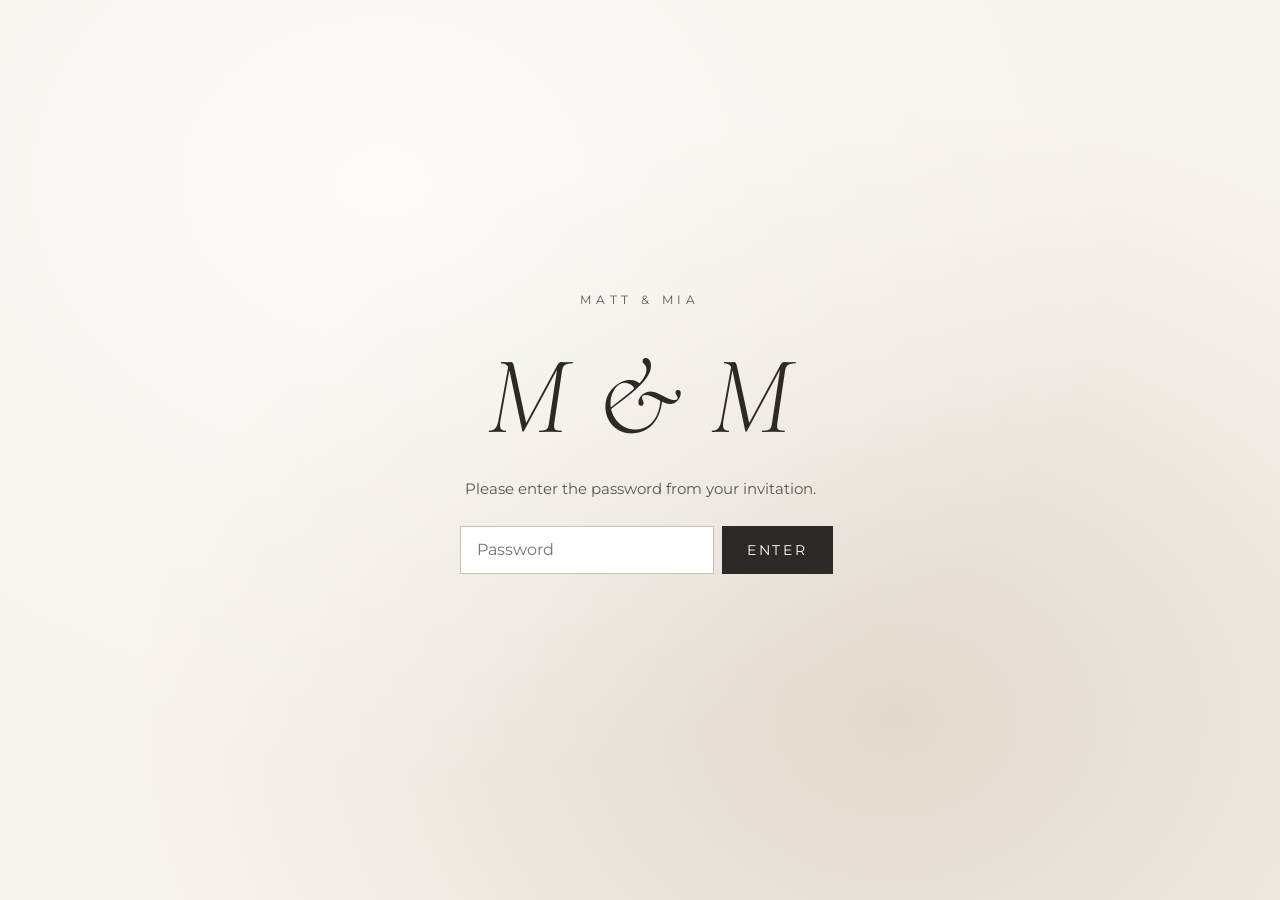
==== index.html @ 279e13a0 "Add password-gated wedding site for Matt & Mia Two content pages behind a SHA-256 gate: "wedding" un" ====
<!DOCTYPE html>
<html lang="en">
<head>
    <meta charset="UTF-8" />
    <meta name="viewport" content="width=device-width, initial-scale=1.0" />
    <meta name="robots" content="noindex, nofollow" />
    <title>Matt &amp; Mia</title>
    <link rel="preconnect" href="https://fonts.googleapis.com" />
    <link rel="preconnect" href="https://fonts.gstatic.com" crossorigin />
    <link href="https://fonts.googleapis.com/css2?family=Cormorant+Garamond:ital,wght@0,300;0,400;0,500;0,600;1,400&family=Montserrat:wght@300;400;500;600&display=swap" rel="stylesheet" />
    <link rel="stylesheet" href="styles.css" />
</head>
<body class="body--gate">

    <section class="gate" aria-label="Password gate">
        <div class="gate__inner">
            <p class="gate__eyebrow">Matt &amp; Mia</p>
            <h1 class="gate__monogram">M &amp; M</h1>
            <p class="gate__hint">Please enter the password from your invitation.</p>
            <form id="gate-form" class="gate__form" autocomplete="off">
                <label class="visually-hidden" for="gate-input">Password</label>
                <input
                    id="gate-input"
                    name="password"
                    type="password"
                    placeholder="Password"
                    autocapitalize="off"
                    autocorrect="off"
                    spellcheck="false"
                    required
                />
                <button type="submit">Enter</button>
            </form>
            <p id="gate-error" class="gate__error" role="alert" aria-live="polite"></p>
        </div>
    </section>

    <script src="gate.js"></script>
</body>
</html>
---- styles.css ----
:root {
    --bg:        #f7f3ee;
    --bg-alt:    #ede5d8;
    --ink:       #2c2a26;
    --ink-soft:  #5a544c;
    --accent:    #8a6a4a;
    --rule:      #cdbfae;
    --serif:     "Cormorant Garamond", "Times New Roman", serif;
    --sans:      "Montserrat", system-ui, -apple-system, sans-serif;
}

* { box-sizing: border-box; }

html, body { margin: 0; padding: 0; }

body {
    font-family: var(--sans);
    background: var(--bg);
    color: var(--ink);
    font-size: 16px;
    line-height: 1.6;
    -webkit-font-smoothing: antialiased;
}

a { color: var(--accent); text-decoration: none; }
a:hover { text-decoration: underline; }

h1, h2, h3 { font-family: var(--serif); font-weight: 400; letter-spacing: 0.01em; }

.visually-hidden {
    position: absolute !important;
    width: 1px; height: 1px;
    padding: 0; margin: -1px;
    overflow: hidden; clip: rect(0,0,0,0);
    white-space: nowrap; border: 0;
}

/* ───── Gate ───── */

.body--gate {
    min-height: 100vh;
    display: flex;
}

.gate {
    flex: 1;
    display: flex;
    align-items: center;
    justify-content: center;
    padding: 2rem;
    background:
        radial-gradient(ellipse at 30% 20%, rgba(255,255,255,0.6), transparent 60%),
        radial-gradient(ellipse at 70% 80%, rgba(205,191,174,0.5), transparent 60%),
        var(--bg);
}

.gate__inner {
    width: 100%;
    max-width: 420px;
    text-align: center;
}

.gate__eyebrow {
    font-family: var(--sans);
    text-transform: uppercase;
    letter-spacing: 0.4em;
    font-size: 0.75rem;
    color: var(--ink-soft);
    margin: 0 0 2rem;
}

.gate__monogram {
    font-family: var(--serif);
    font-style: italic;
    font-weight: 300;
    font-size: clamp(4rem, 12vw, 7rem);
    margin: 0 0 1.5rem;
    line-height: 1;
}

.gate__hint {
    color: var(--ink-soft);
    margin: 0 0 1.5rem;
    font-size: 0.95rem;
}

.gate__form {
    display: flex;
    gap: 0.5rem;
    margin: 0 auto;
    max-width: 360px;
}

.gate__form input {
    flex: 1;
    padding: 0.85rem 1rem;
    border: 1px solid var(--rule);
    background: #fff;
    font-family: var(--sans);
    font-size: 1rem;
    color: var(--ink);
    border-radius: 0;
    outline: none;
    transition: border-color 0.15s;
}
.gate__form input:focus {
    border-color: var(--accent);
}

.gate__form button {
    padding: 0.85rem 1.5rem;
    border: 1px solid var(--ink);
    background: var(--ink);
    color: #fff;
    font-family: var(--sans);
    font-size: 0.85rem;
    text-transform: uppercase;
    letter-spacing: 0.2em;
    cursor: pointer;
    transition: background 0.15s, color 0.15s;
}
.gate__form button:hover {
    background: transparent;
    color: var(--ink);
}

.gate__error {
    min-height: 1.4em;
    margin: 1rem 0 0;
    font-size: 0.9rem;
    color: #a34;
}

/* ───── Hero ───── */

.hero {
    min-height: 88vh;
    display: flex;
    align-items: center;
    justify-content: center;
    text-align: center;
    padding: 4rem 1.5rem;
    background:
        radial-gradient(ellipse at 30% 20%, rgba(255,255,255,0.6), transparent 60%),
        radial-gradient(ellipse at 70% 80%, rgba(205,191,174,0.5), transparent 60%),
        var(--bg);
    border-bottom: 1px solid var(--rule);
}

.hero__inner { max-width: 900px; }

.hero__date {
    font-family: var(--sans);
    text-transform: uppercase;
    letter-spacing: 0.4em;
    font-size: 0.75rem;
    color: var(--ink-soft);
    margin: 0 0 2rem;
}

.hero__title {
    font-family: var(--serif);
    font-weight: 300;
    font-size: clamp(3.5rem, 14vw, 9rem);
    line-height: 1;
    margin: 0;
    display: flex;
    flex-direction: column;
    gap: 0.1em;
}

.hero__title .hero__amp {
    font-style: italic;
    color: var(--accent);
    font-size: 0.7em;
}

.hero__location {
    font-family: var(--serif);
    font-style: italic;
    font-size: clamp(1.1rem, 2.4vw, 1.4rem);
    color: var(--ink-soft);
    margin: 1.5rem 0 3rem;
}

/* ───── Countdown ───── */

.countdown {
    display: flex;
    justify-content: center;
    gap: clamp(1rem, 4vw, 2.5rem);
    flex-wrap: wrap;
}

.countdown > div {
    display: flex;
    flex-direction: column;
    align-items: center;
    min-width: 64px;
}

.countdown strong {
    font-family: var(--serif);
    font-size: clamp(2rem, 5vw, 3rem);
    font-weight: 400;
    line-height: 1;
}

.countdown span {
    text-transform: uppercase;
    letter-spacing: 0.3em;
    font-size: 0.65rem;
    color: var(--ink-soft);
    margin-top: 0.5rem;
}

/* ───── Nav ───── */

.nav {
    position: sticky;
    top: 0;
    z-index: 10;
    display: flex;
    justify-content: center;
    flex-wrap: wrap;
    gap: 2rem;
    padding: 1rem 1.5rem;
    background: rgba(247,243,238,0.92);
    backdrop-filter: blur(6px);
    border-bottom: 1px solid var(--rule);
    font-size: 0.8rem;
    text-transform: uppercase;
    letter-spacing: 0.2em;
}

.nav a {
    color: var(--ink);
    padding: 0.25rem 0;
}
.nav a:hover {
    color: var(--accent);
    text-decoration: none;
    border-bottom: 1px solid var(--accent);
}

.nav__signout {
    margin-left: auto;
    color: var(--ink-soft) !important;
    font-size: 0.7rem;
}

/* ───── Sections ───── */

.section {
    padding: 5rem 1.5rem;
    max-width: 1000px;
    margin: 0 auto;
}

.section--alt {
    background: var(--bg-alt);
    max-width: none;
    margin: 0;
}

.section--alt > * {
    max-width: 1000px;
    margin-left: auto;
    margin-right: auto;
}

.section h2 {
    font-size: clamp(2rem, 5vw, 3rem);
    text-align: center;
    margin: 0 0 3rem;
    position: relative;
    font-weight: 300;
}

.section h2::after {
    content: "";
    display: block;
    width: 40px;
    height: 1px;
    background: var(--accent);
    margin: 1rem auto 0;
}

/* ───── Story ───── */

.story {
    max-width: 640px;
    margin: 0 auto;
    text-align: center;
    font-family: var(--serif);
    font-size: 1.25rem;
    color: var(--ink-soft);
    line-height: 1.7;
}

.story p + p { margin-top: 1.5rem; }

/* ───── Details ───── */

.details {
    display: grid;
    grid-template-columns: repeat(auto-fit, minmax(220px, 1fr));
    gap: 2.5rem;
    text-align: center;
}

.details article {
    padding: 2rem 1rem;
}

.details h3 {
    font-size: 1.5rem;
    margin: 0 0 1rem;
    font-weight: 500;
}

.details__time {
    font-family: var(--serif);
    font-style: italic;
    color: var(--accent);
    font-size: 1.15rem;
    margin: 0 0 1rem;
}

.details p { margin: 0.25rem 0; }

/* ───── Schedule ───── */

.schedule {
    list-style: none;
    padding: 0;
    margin: 0 auto;
    max-width: 600px;
}

.schedule li {
    display: flex;
    gap: 1.5rem;
    padding: 1rem 0;
    border-bottom: 1px solid var(--rule);
    align-items: baseline;
}

.schedule li:last-child { border-bottom: 0; }

.schedule__time {
    font-family: var(--serif);
    font-style: italic;
    color: var(--accent);
    flex: 0 0 6rem;
    font-size: 1.1rem;
}

.schedule__event {
    flex: 1;
    font-size: 1rem;
}

/* ───── Travel ───── */

.travel {
    display: grid;
    grid-template-columns: repeat(auto-fit, minmax(240px, 1fr));
    gap: 2.5rem;
}

.travel article {
    padding: 1.5rem;
    background: rgba(255,255,255,0.5);
    border: 1px solid var(--rule);
}

.travel h3 {
    font-size: 1.3rem;
    margin: 0 0 1rem;
    font-weight: 500;
}

.travel p { margin: 0.5rem 0; color: var(--ink-soft); }

/* ───── RSVP ───── */

#rsvp { text-align: center; max-width: 640px; }
.rsvp__lead { font-family: var(--serif); font-size: 1.4rem; color: var(--ink-soft); }
.rsvp__note { font-style: italic; color: var(--ink-soft); margin-top: 2rem; font-size: 0.95rem; }

/* ───── FAQ ───── */

.faq { max-width: 700px; margin: 0 auto; }
.faq dt {
    font-family: var(--serif);
    font-size: 1.25rem;
    color: var(--ink);
    margin-top: 2rem;
    font-weight: 500;
}
.faq dt:first-child { margin-top: 0; }
.faq dd {
    margin: 0.5rem 0 0;
    color: var(--ink-soft);
}

/* ───── Footer ───── */

.footer {
    text-align: center;
    padding: 4rem 1.5rem;
    border-top: 1px solid var(--rule);
    font-family: var(--serif);
    font-style: italic;
    color: var(--ink-soft);
    font-size: 1.1rem;
}
.footer a { font-size: 0.75rem; font-style: normal; text-transform: uppercase; letter-spacing: 0.2em; }

/* ───── Responsive ───── */

@media (max-width: 600px) {
    .gate__form { flex-direction: column; }
    .nav { gap: 1rem; font-size: 0.7rem; letter-spacing: 0.15em; }
    .nav__signout { margin-left: 0; }
    .section { padding: 3.5rem 1.25rem; }
    .schedule__time { flex: 0 0 5rem; }
}
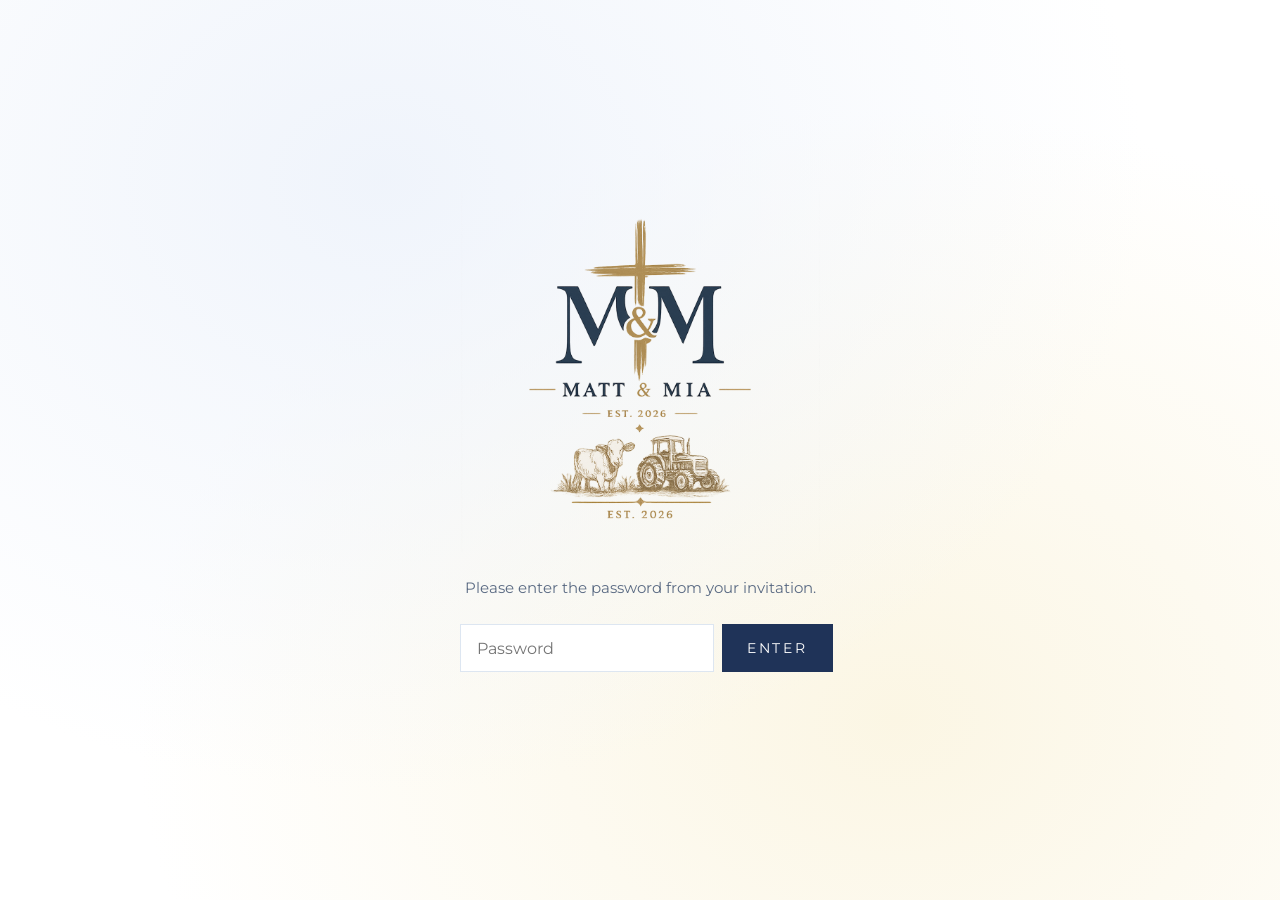
==== commit 500c6f6e: "Wire in real content, branding assets and RSVP form - Replace placeholder date/venues/story with rea" ====
--- a/index.html
+++ b/index.html
@@ -5,6 +5,8 @@
     <meta name="viewport" content="width=device-width, initial-scale=1.0" />
     <meta name="robots" content="noindex, nofollow" />
     <title>Matt &amp; Mia</title>
+    <link rel="icon" href="/favicon.ico" sizes="any" />
+    <link rel="apple-touch-icon" href="/apple-touch-icon.png" />
     <link rel="preconnect" href="https://fonts.googleapis.com" />
     <link rel="preconnect" href="https://fonts.gstatic.com" crossorigin />
     <link href="https://fonts.googleapis.com/css2?family=Cormorant+Garamond:ital,wght@0,300;0,400;0,500;0,600;1,400&family=Montserrat:wght@300;400;500;600&display=swap" rel="stylesheet" />
@@ -14,8 +16,7 @@
 
     <section class="gate" aria-label="Password gate">
         <div class="gate__inner">
-            <p class="gate__eyebrow">Matt &amp; Mia</p>
-            <h1 class="gate__monogram">M &amp; M</h1>
+            <img class="gate__logo" src="logo.png" alt="Matt &amp; Mia" />
             <p class="gate__hint">Please enter the password from your invitation.</p>
             <form id="gate-form" class="gate__form" autocomplete="off">
                 <label class="visually-hidden" for="gate-input">Password</label>
--- a/styles.css
+++ b/styles.css
@@ -1,12 +1,14 @@
 :root {
-    --bg:        #f7f3ee;
-    --bg-alt:    #ede5d8;
-    --ink:       #2c2a26;
-    --ink-soft:  #5a544c;
-    --accent:    #8a6a4a;
-    --rule:      #cdbfae;
-    --serif:     "Cormorant Garamond", "Times New Roman", serif;
-    --sans:      "Montserrat", system-ui, -apple-system, sans-serif;
+    --bg:          #ffffff;
+    --bg-alt:      #eef3fb;     /* pale blue */
+    --bg-warm:     #fbf5e1;     /* pale yellow */
+    --ink:         #1f3358;     /* deep navy (matches logo) */
+    --ink-soft:    #5a6a83;
+    --accent:      #c9a85a;     /* gold (matches logo) */
+    --accent-soft: #f0e3b0;     /* pastel yellow */
+    --rule:        #dde6f1;     /* pale blue line */
+    --serif:       "Cormorant Garamond", "Times New Roman", serif;
+    --sans:        "Montserrat", system-ui, -apple-system, sans-serif;
 }
 
 * { box-sizing: border-box; }
@@ -20,12 +22,17 @@
     font-size: 16px;
     line-height: 1.6;
     -webkit-font-smoothing: antialiased;
+    cursor: url('cursor.png') 0 0, auto;
+}
+
+a, button, [role="button"], label, input[type="submit"] {
+    cursor: url('cursor.png') 0 0, pointer;
 }
 
 a { color: var(--accent); text-decoration: none; }
 a:hover { text-decoration: underline; }
 
-h1, h2, h3 { font-family: var(--serif); font-weight: 400; letter-spacing: 0.01em; }
+h1, h2, h3 { font-family: var(--serif); font-weight: 400; letter-spacing: 0.01em; color: var(--ink); }
 
 .visually-hidden {
     position: absolute !important;
@@ -49,14 +56,14 @@
     justify-content: center;
     padding: 2rem;
     background:
-        radial-gradient(ellipse at 30% 20%, rgba(255,255,255,0.6), transparent 60%),
-        radial-gradient(ellipse at 70% 80%, rgba(205,191,174,0.5), transparent 60%),
+        radial-gradient(ellipse at 30% 20%, rgba(238, 243, 251, 0.9), transparent 60%),
+        radial-gradient(ellipse at 70% 80%, rgba(251, 245, 225, 0.9), transparent 60%),
         var(--bg);
 }
 
 .gate__inner {
     width: 100%;
-    max-width: 420px;
+    max-width: 460px;
     text-align: center;
 }
 
@@ -76,6 +83,14 @@
     font-size: clamp(4rem, 12vw, 7rem);
     margin: 0 0 1.5rem;
     line-height: 1;
+    color: var(--ink);
+}
+
+.gate__logo {
+    display: block;
+    margin: 0 auto 1.5rem;
+    width: clamp(220px, 60vw, 360px);
+    height: auto;
 }
 
 .gate__hint {
@@ -141,8 +156,8 @@
     text-align: center;
     padding: 4rem 1.5rem;
     background:
-        radial-gradient(ellipse at 30% 20%, rgba(255,255,255,0.6), transparent 60%),
-        radial-gradient(ellipse at 70% 80%, rgba(205,191,174,0.5), transparent 60%),
+        radial-gradient(ellipse at 30% 20%, rgba(238, 243, 251, 0.9), transparent 60%),
+        radial-gradient(ellipse at 70% 80%, rgba(251, 245, 225, 0.9), transparent 60%),
         var(--bg);
     border-bottom: 1px solid var(--rule);
 }
@@ -156,6 +171,13 @@
     font-size: 0.75rem;
     color: var(--ink-soft);
     margin: 0 0 2rem;
+}
+
+.hero__logo {
+    display: block;
+    margin: 0 auto;
+    width: clamp(280px, 70vw, 560px);
+    height: auto;
 }
 
 .hero__title {
@@ -167,6 +189,7 @@
     display: flex;
     flex-direction: column;
     gap: 0.1em;
+    color: var(--ink);
 }
 
 .hero__title .hero__amp {
@@ -204,6 +227,7 @@
     font-size: clamp(2rem, 5vw, 3rem);
     font-weight: 400;
     line-height: 1;
+    color: var(--ink);
 }
 
 .countdown span {
@@ -225,7 +249,7 @@
     flex-wrap: wrap;
     gap: 2rem;
     padding: 1rem 1.5rem;
-    background: rgba(247,243,238,0.92);
+    background: rgba(255, 255, 255, 0.92);
     backdrop-filter: blur(6px);
     border-bottom: 1px solid var(--rule);
     font-size: 0.8rem;
@@ -275,6 +299,8 @@
     margin: 0 0 3rem;
     position: relative;
     font-weight: 300;
+    display: block;
+    width: 100%;
 }
 
 .section h2::after {
@@ -300,6 +326,31 @@
 
 .story p + p { margin-top: 1.5rem; }
 
+.story-carousel {
+    max-width: 460px;
+    margin: 0 auto 3rem;
+}
+.story-carousel__frame {
+    position: relative;
+    aspect-ratio: 4 / 5;
+    -webkit-mask-image: radial-gradient(ellipse at center, #000 55%, rgba(0,0,0,0) 95%);
+    mask-image: radial-gradient(ellipse at center, #000 55%, rgba(0,0,0,0) 95%);
+}
+.story-carousel__img {
+    position: absolute;
+    inset: 0;
+    width: 100%;
+    height: 100%;
+    object-fit: cover;
+    opacity: 0;
+    transition: opacity 1.4s ease-in-out;
+}
+.story-carousel__img.is-active { opacity: 1; }
+
+@media (prefers-reduced-motion: reduce) {
+    .story-carousel__img { transition: none; }
+}
+
 /* ───── Details ───── */
 
 .details {
@@ -371,8 +422,9 @@
 
 .travel article {
     padding: 1.5rem;
-    background: rgba(255,255,255,0.5);
+    background: var(--bg-warm);
     border: 1px solid var(--rule);
+    border-radius: 4px;
 }
 
 .travel h3 {
@@ -389,6 +441,115 @@
 .rsvp__lead { font-family: var(--serif); font-size: 1.4rem; color: var(--ink-soft); }
 .rsvp__note { font-style: italic; color: var(--ink-soft); margin-top: 2rem; font-size: 0.95rem; }
 
+.rsvp-form {
+    max-width: 560px;
+    margin: 2.5rem auto 0;
+    text-align: left;
+    display: grid;
+    gap: 1.25rem;
+}
+
+.rsvp-form .field { display: grid; gap: 0.4rem; }
+
+.rsvp-form > .field > label,
+.rsvp-form .group-label {
+    font-family: var(--sans);
+    font-size: 0.75rem;
+    text-transform: uppercase;
+    letter-spacing: 0.22em;
+    color: var(--ink-soft);
+}
+
+.rsvp-form input[type="text"],
+.rsvp-form input[type="email"],
+.rsvp-form input[type="number"],
+.rsvp-form textarea,
+.rsvp-form select {
+    width: 100%;
+    padding: 0.75rem 0.9rem;
+    border: 1px solid var(--rule);
+    background: #fff;
+    font-family: var(--sans);
+    font-size: 1rem;
+    color: var(--ink);
+    border-radius: 4px;
+    outline: none;
+    transition: border-color 0.15s;
+}
+.rsvp-form input:focus,
+.rsvp-form textarea:focus,
+.rsvp-form select:focus { border-color: var(--accent); }
+
+.rsvp-form textarea { min-height: 96px; resize: vertical; }
+
+.rsvp-form .radio-group {
+    display: flex; gap: 1.5rem; flex-wrap: wrap;
+    padding-top: 0.25rem;
+}
+.rsvp-form .radio-group label {
+    display: inline-flex; align-items: center; gap: 0.5rem;
+    text-transform: none; letter-spacing: 0; font-size: 1rem; color: var(--ink);
+}
+
+.rsvp-form .row {
+    display: grid; grid-template-columns: 1fr 1fr; gap: 1.25rem;
+}
+@media (max-width: 600px) {
+    .rsvp-form .row { grid-template-columns: 1fr; }
+}
+
+.rsvp-form button {
+    justify-self: center;
+    margin-top: 0.5rem;
+    padding: 0.85rem 2.25rem;
+    border: 1px solid var(--ink);
+    background: var(--ink);
+    color: #fff;
+    font-family: var(--sans);
+    font-size: 0.85rem;
+    text-transform: uppercase;
+    letter-spacing: 0.22em;
+    cursor: url('cursor.png') 0 0, pointer;
+    transition: background 0.15s, color 0.15s;
+}
+.rsvp-form button:hover {
+    background: transparent;
+    color: var(--ink);
+}
+
+/* ───── Gift list ───── */
+
+#gift-list { text-align: center; }
+.gift-card {
+    margin: 2rem auto 0;
+    max-width: 560px;
+    padding: 2.5rem 2rem;
+    background: var(--bg-warm);
+    border: 1px solid var(--rule);
+    border-radius: 6px;
+}
+.gift-card h3 {
+    margin: 0 0 0.75rem;
+    font-family: var(--serif);
+    font-size: 1.5rem;
+    font-weight: 500;
+}
+.gift-card p { color: var(--ink-soft); margin: 0.5rem 0 1.75rem; }
+.gift-card .gift-button {
+    display: inline-block;
+    padding: 0.75rem 1.75rem;
+    border: 1px solid var(--ink);
+    background: transparent;
+    color: var(--ink);
+    text-transform: uppercase;
+    letter-spacing: 0.22em;
+    font-size: 0.8rem;
+    transition: background 0.15s, color 0.15s;
+}
+.gift-card .gift-button:hover {
+    background: var(--ink); color: #fff; text-decoration: none;
+}
+
 /* ───── FAQ ───── */
 
 .faq { max-width: 700px; margin: 0 auto; }
@@ -415,8 +576,9 @@
     font-style: italic;
     color: var(--ink-soft);
     font-size: 1.1rem;
-}
-.footer a { font-size: 0.75rem; font-style: normal; text-transform: uppercase; letter-spacing: 0.2em; }
+    background: var(--bg);
+}
+.footer a { font-size: 0.75rem; font-style: normal; text-transform: uppercase; letter-spacing: 0.2em; color: var(--accent); }
 
 /* ───── Responsive ───── */
 
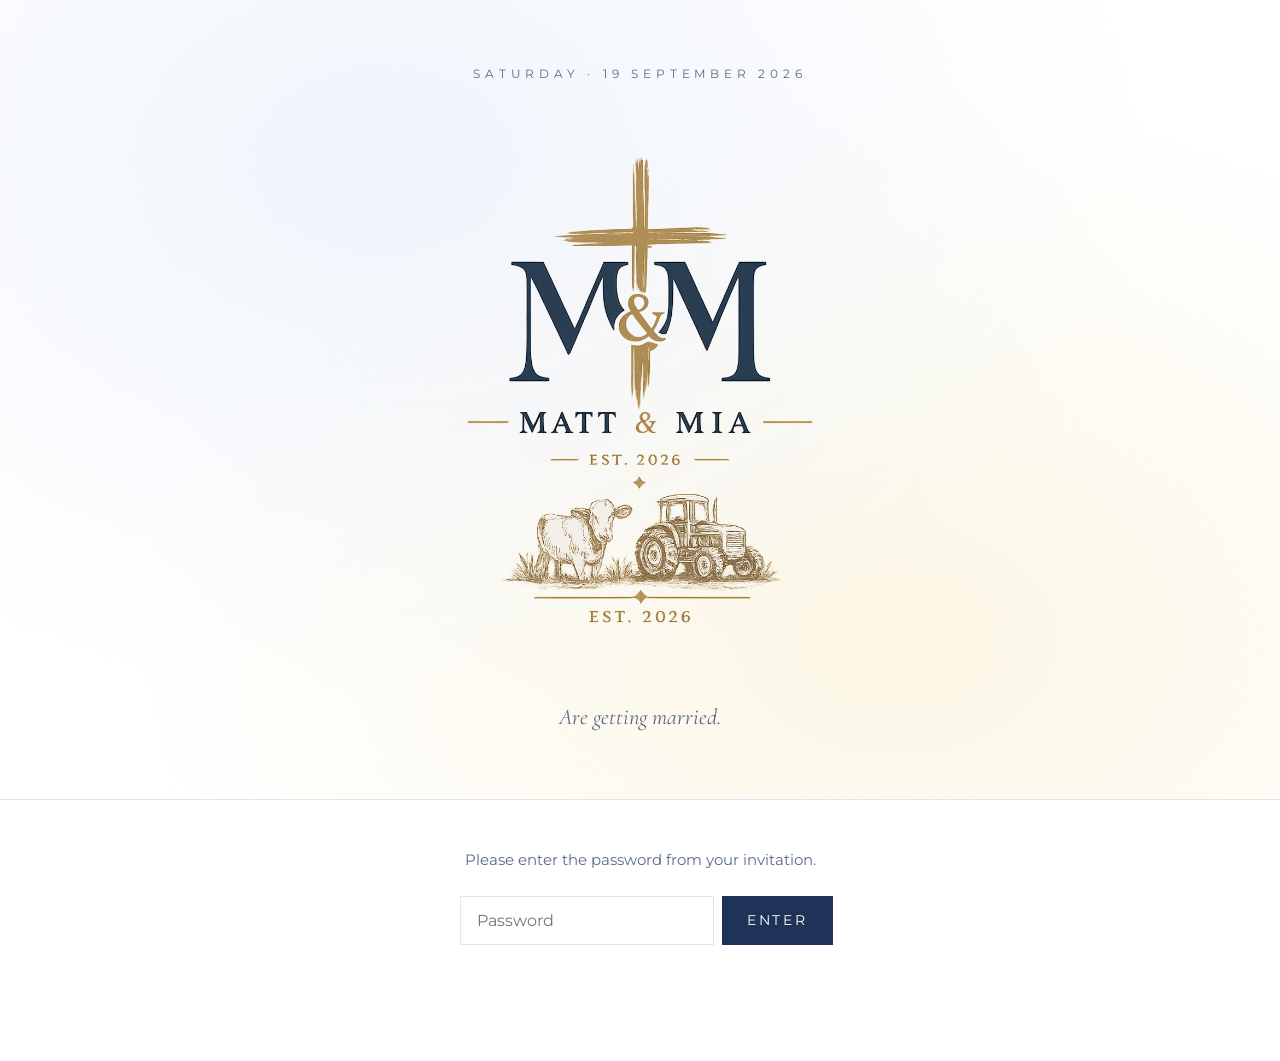
==== commit 7c688f10: "Add full day-of schedule to content pages Wire the real timeline into wedding.html (full day) and me" ====
--- a/index.html
+++ b/index.html
@@ -14,9 +14,16 @@
 </head>
 <body class="body--gate">
 
-    <section class="gate" aria-label="Password gate">
+    <header class="hero hero--gate">
+        <div class="hero__inner">
+            <p class="hero__date">Saturday · 19 September 2026</p>
+            <img class="hero__logo" src="logo.png" alt="Matt &amp; Mia" />
+            <p class="hero__location">Are getting married.</p>
+        </div>
+    </header>
+
+    <section class="gate gate--below" aria-label="Password gate">
         <div class="gate__inner">
-            <img class="gate__logo" src="logo.png" alt="Matt &amp; Mia" />
             <p class="gate__hint">Please enter the password from your invitation.</p>
             <form id="gate-form" class="gate__form" autocomplete="off">
                 <label class="visually-hidden" for="gate-input">Password</label>
--- a/styles.css
+++ b/styles.css
@@ -47,6 +47,7 @@
 .body--gate {
     min-height: 100vh;
     display: flex;
+    flex-direction: column;
 }
 
 .gate {
@@ -59,6 +60,16 @@
         radial-gradient(ellipse at 30% 20%, rgba(238, 243, 251, 0.9), transparent 60%),
         radial-gradient(ellipse at 70% 80%, rgba(251, 245, 225, 0.9), transparent 60%),
         var(--bg);
+}
+
+/* When the gate sits below a hero on index.html, let the hero breathe and
+   keep the password prompt as a comfortable section underneath. */
+.hero--gate { min-height: 60vh; padding: 3rem 1.5rem 2rem; }
+.hero--gate .hero__location { margin-bottom: 0; }
+.gate--below {
+    flex: 0 0 auto;
+    padding: 3rem 1.5rem 5rem;
+    background: var(--bg);
 }
 
 .gate__inner {
@@ -268,7 +279,6 @@
 }
 
 .nav__signout {
-    margin-left: auto;
     color: var(--ink-soft) !important;
     font-size: 0.7rem;
 }
@@ -296,7 +306,7 @@
 .section h2 {
     font-size: clamp(2rem, 5vw, 3rem);
     text-align: center;
-    margin: 0 0 3rem;
+    margin: 0 auto 3rem;
     position: relative;
     font-weight: 300;
     display: block;
@@ -326,29 +336,64 @@
 
 .story p + p { margin-top: 1.5rem; }
 
-.story-carousel {
-    max-width: 460px;
-    margin: 0 auto 3rem;
-}
-.story-carousel__frame {
-    position: relative;
+.story-grid {
+    display: grid;
+    grid-template-columns: minmax(260px, 360px) 1fr;
+    gap: 4rem;
+    align-items: center;
+    max-width: 960px;
+    margin: 0 auto;
+}
+
+.story-grid .story {
+    max-width: none;
+    margin: 0;
+    text-align: left;
+}
+
+.story-marquee {
+    height: 540px;
+    overflow: hidden;
+    -webkit-mask-image: linear-gradient(to bottom, transparent 0%, #000 18%, #000 82%, transparent 100%);
+    mask-image: linear-gradient(to bottom, transparent 0%, #000 18%, #000 82%, transparent 100%);
+}
+
+.story-marquee__track {
+    display: flex;
+    flex-direction: column;
+    gap: 1rem;
+    animation: story-scroll 60s linear infinite;
+    will-change: transform;
+}
+
+.story-marquee__track img {
+    width: 100%;
     aspect-ratio: 4 / 5;
-    -webkit-mask-image: radial-gradient(ellipse at center, #000 55%, rgba(0,0,0,0) 95%);
-    mask-image: radial-gradient(ellipse at center, #000 55%, rgba(0,0,0,0) 95%);
-}
-.story-carousel__img {
-    position: absolute;
-    inset: 0;
-    width: 100%;
-    height: 100%;
     object-fit: cover;
-    opacity: 0;
-    transition: opacity 1.4s ease-in-out;
-}
-.story-carousel__img.is-active { opacity: 1; }
+    border-radius: 4px;
+    flex-shrink: 0;
+}
+
+@keyframes story-scroll {
+    from { transform: translateY(0); }
+    to   { transform: translateY(-50%); }
+}
 
 @media (prefers-reduced-motion: reduce) {
-    .story-carousel__img { transition: none; }
+    .story-marquee__track { animation: none; }
+}
+
+@media (max-width: 720px) {
+    .story-grid {
+        grid-template-columns: 1fr;
+        gap: 2.5rem;
+    }
+    .story-grid .story { text-align: center; }
+    .story-marquee {
+        height: 420px;
+        max-width: 320px;
+        margin: 0 auto;
+    }
 }
 
 /* ───── Details ───── */
@@ -364,6 +409,23 @@
     padding: 2rem 1rem;
 }
 
+.details__photo {
+    width: 140px;
+    height: 140px;
+    border-radius: 50%;
+    margin: 0 auto 1.5rem;
+    overflow: hidden;
+    border: 4px solid #fff;
+    box-shadow: 0 6px 24px rgba(31, 51, 88, 0.12);
+}
+
+.details__photo img {
+    width: 100%;
+    height: 100%;
+    object-fit: cover;
+    display: block;
+}
+
 .details h3 {
     font-size: 1.5rem;
     margin: 0 0 1rem;
@@ -379,6 +441,76 @@
 }
 
 .details p { margin: 0.25rem 0; }
+
+.details-blocks {
+    display: grid;
+    gap: 5rem;
+}
+
+.details-block {
+    display: grid;
+    grid-template-columns: 1fr 1fr;
+    gap: 3rem;
+    align-items: center;
+}
+
+.details-block:nth-child(even) > .details-block__text { order: 2; }
+
+.details-block__text {
+    text-align: left;
+    font-family: var(--serif);
+    font-size: 1.15rem;
+    line-height: 1.7;
+    color: var(--ink-soft);
+}
+
+.details-block__text p { margin: 0; }
+
+.details-block__time {
+    font-family: var(--serif);
+    font-style: italic;
+    color: var(--accent);
+    font-size: 1.5rem;
+    margin: 0 0 0.5rem !important;
+    line-height: 1.2;
+}
+
+.details-block__venue {
+    font-family: var(--serif);
+    font-size: 1.5rem;
+    color: var(--ink);
+    font-weight: 500;
+    margin: 0 !important;
+    line-height: 1.2;
+}
+
+.details-block__address {
+    font-family: var(--sans);
+    font-size: 0.85rem;
+    text-transform: uppercase;
+    letter-spacing: 0.18em;
+    color: var(--ink-soft);
+    margin: 0.5rem 0 1.25rem !important;
+}
+
+.details-block__photo img {
+    width: 100%;
+    aspect-ratio: 4 / 3;
+    object-fit: cover;
+    border-radius: 4px;
+    display: block;
+    box-shadow: 0 6px 24px rgba(31, 51, 88, 0.08);
+}
+
+@media (max-width: 720px) {
+    .details-blocks { gap: 3rem; }
+    .details-block {
+        grid-template-columns: 1fr;
+        gap: 1.25rem;
+    }
+    .details-block:nth-child(even) > .details-block__text { order: unset; }
+    .details-block__text { text-align: center; }
+}
 
 /* ───── Schedule ───── */
 
@@ -403,8 +535,9 @@
     font-family: var(--serif);
     font-style: italic;
     color: var(--accent);
-    flex: 0 0 6rem;
-    font-size: 1.1rem;
+    flex: 0 0 7.5rem;
+    font-size: 1.65rem;
+    line-height: 1.2;
 }
 
 .schedule__event {
@@ -425,6 +558,20 @@
     background: var(--bg-warm);
     border: 1px solid var(--rule);
     border-radius: 4px;
+    text-align: center;
+}
+
+.travel__icon {
+    color: var(--accent);
+    margin: 0 auto 0.75rem;
+    width: 40px;
+    height: 40px;
+}
+
+.travel__icon svg {
+    width: 100%;
+    height: 100%;
+    display: block;
 }
 
 .travel h3 {
@@ -468,7 +615,7 @@
     width: 100%;
     padding: 0.75rem 0.9rem;
     border: 1px solid var(--rule);
-    background: #fff;
+    background: var(--bg-warm);
     font-family: var(--sans);
     font-size: 1rem;
     color: var(--ink);
@@ -570,13 +717,17 @@
 
 .footer {
     text-align: center;
-    padding: 4rem 1.5rem;
+    padding: 7rem 1.5rem;
     border-top: 1px solid var(--rule);
     font-family: var(--serif);
     font-style: italic;
-    color: var(--ink-soft);
-    font-size: 1.1rem;
-    background: var(--bg);
+    color: var(--ink);
+    font-size: 1.2rem;
+    background-image:
+        linear-gradient(rgba(255, 255, 255, 0.78), rgba(255, 255, 255, 0.78)),
+        url('footer-photo.jpg');
+    background-size: cover;
+    background-position: center;
 }
 .footer a { font-size: 0.75rem; font-style: normal; text-transform: uppercase; letter-spacing: 0.2em; color: var(--accent); }
 
@@ -587,5 +738,5 @@
     .nav { gap: 1rem; font-size: 0.7rem; letter-spacing: 0.15em; }
     .nav__signout { margin-left: 0; }
     .section { padding: 3.5rem 1.25rem; }
-    .schedule__time { flex: 0 0 5rem; }
-}
+    .schedule__time { flex: 0 0 6.5rem; font-size: 1.45rem; }
+}
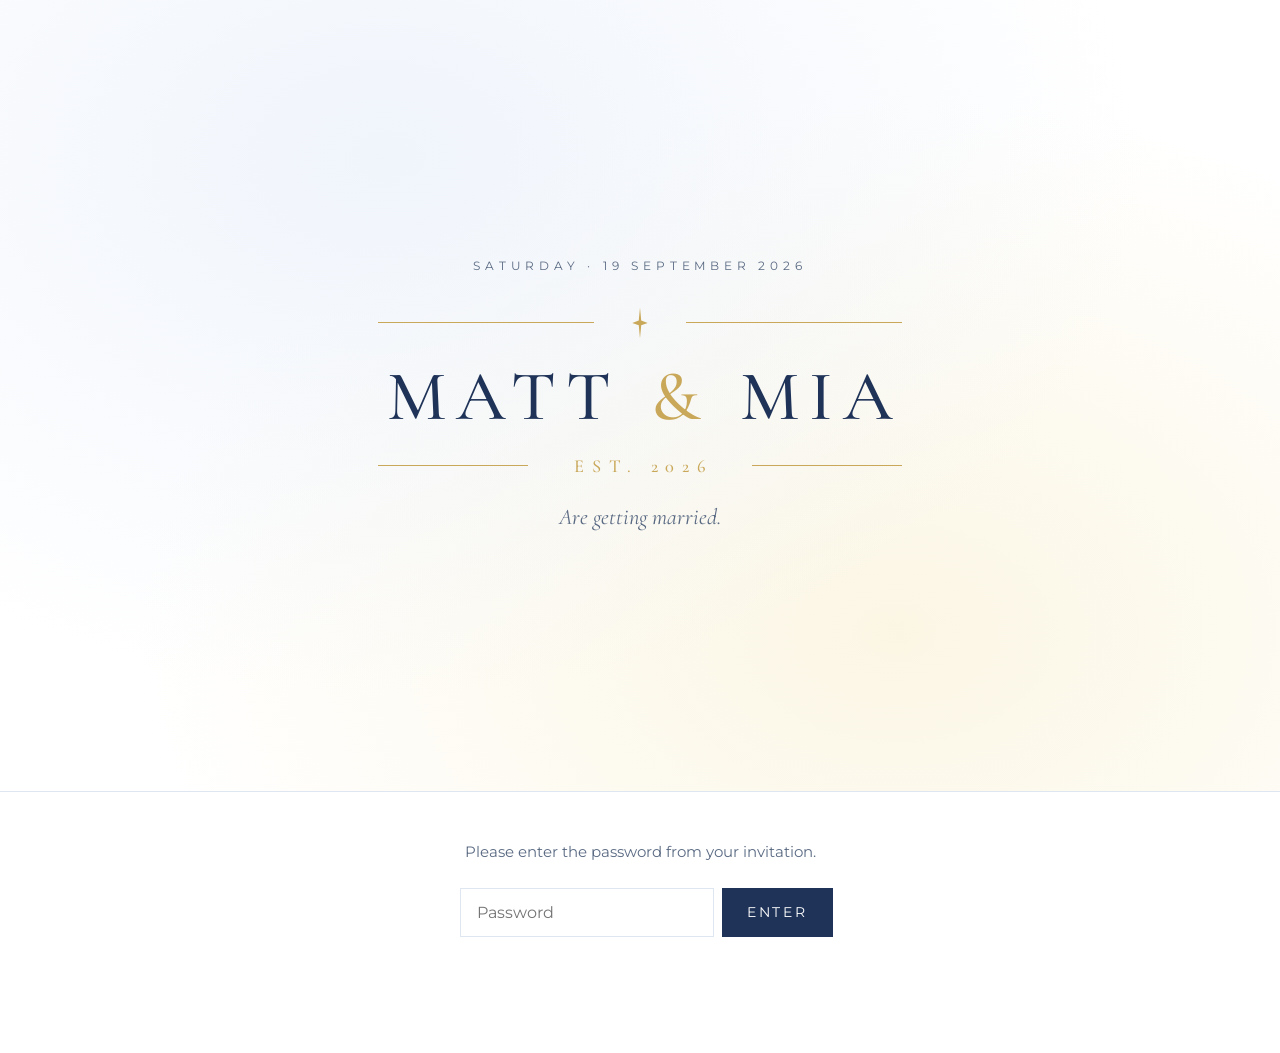
==== commit cd179f0d: "Replace logo image with CSS wordmark Recreate the printed "MATT & MIA · EST. 2026" mark as scalable " ====
--- a/index.html
+++ b/index.html
@@ -17,7 +17,19 @@
     <header class="hero hero--gate">
         <div class="hero__inner">
             <p class="hero__date">Saturday · 19 September 2026</p>
-            <img class="hero__logo" src="logo.png" alt="Matt &amp; Mia" />
+            <div class="wordmark" role="img" aria-label="Matt & Mia — Est. 2026">
+                <span class="wordmark__row" aria-hidden="true">
+                    <span class="wordmark__rule"></span>
+                    <span class="wordmark__star"></span>
+                    <span class="wordmark__rule"></span>
+                </span>
+                <span class="wordmark__names">MATT <span class="wordmark__amp">&amp;</span> MIA</span>
+                <span class="wordmark__row" aria-hidden="true">
+                    <span class="wordmark__rule"></span>
+                    <span class="wordmark__est">EST. 2026</span>
+                    <span class="wordmark__rule"></span>
+                </span>
+            </div>
             <p class="hero__location">Are getting married.</p>
         </div>
     </header>
--- a/styles.css
+++ b/styles.css
@@ -189,6 +189,67 @@
     margin: 0 auto;
     width: clamp(280px, 70vw, 560px);
     height: auto;
+}
+
+/* ───── Wordmark logo (CSS recreation of the printed mark) ───── */
+
+.wordmark {
+    display: flex;
+    flex-direction: column;
+    align-items: center;
+    gap: 0.34em;
+    width: fit-content;
+    max-width: 100%;
+    margin: 0 auto;
+    color: var(--ink);
+    font-size: clamp(1.7rem, 7.5vw, 4.4rem);
+    line-height: 1;
+}
+
+.wordmark__row {
+    display: flex;
+    align-items: center;
+    justify-content: center;
+    width: 100%;
+    gap: 0.55em;
+}
+
+.wordmark__rule {
+    flex: 1 1 auto;
+    height: 1px;
+    background: var(--accent);
+}
+
+.wordmark__star {
+    flex: 0 0 auto;
+    width: 0.22em;
+    height: 0.44em;
+    background: var(--accent);
+    clip-path: polygon(50% 0%, 58% 42%, 100% 50%, 58% 58%, 50% 100%, 42% 58%, 0% 50%, 42% 42%);
+}
+
+.wordmark__names {
+    font-family: var(--serif);
+    font-weight: 500;
+    letter-spacing: 0.14em;
+    text-indent: 0.14em;
+    white-space: nowrap;
+}
+
+.wordmark__amp {
+    color: var(--accent);
+    margin: 0 0.06em;
+}
+
+.wordmark__est {
+    flex: 0 0 auto;
+    font-family: var(--serif);
+    font-weight: 500;
+    font-size: 0.26em;
+    letter-spacing: 0.42em;
+    text-indent: 0.42em;
+    color: var(--accent);
+    white-space: nowrap;
 }
 
 .hero__title {
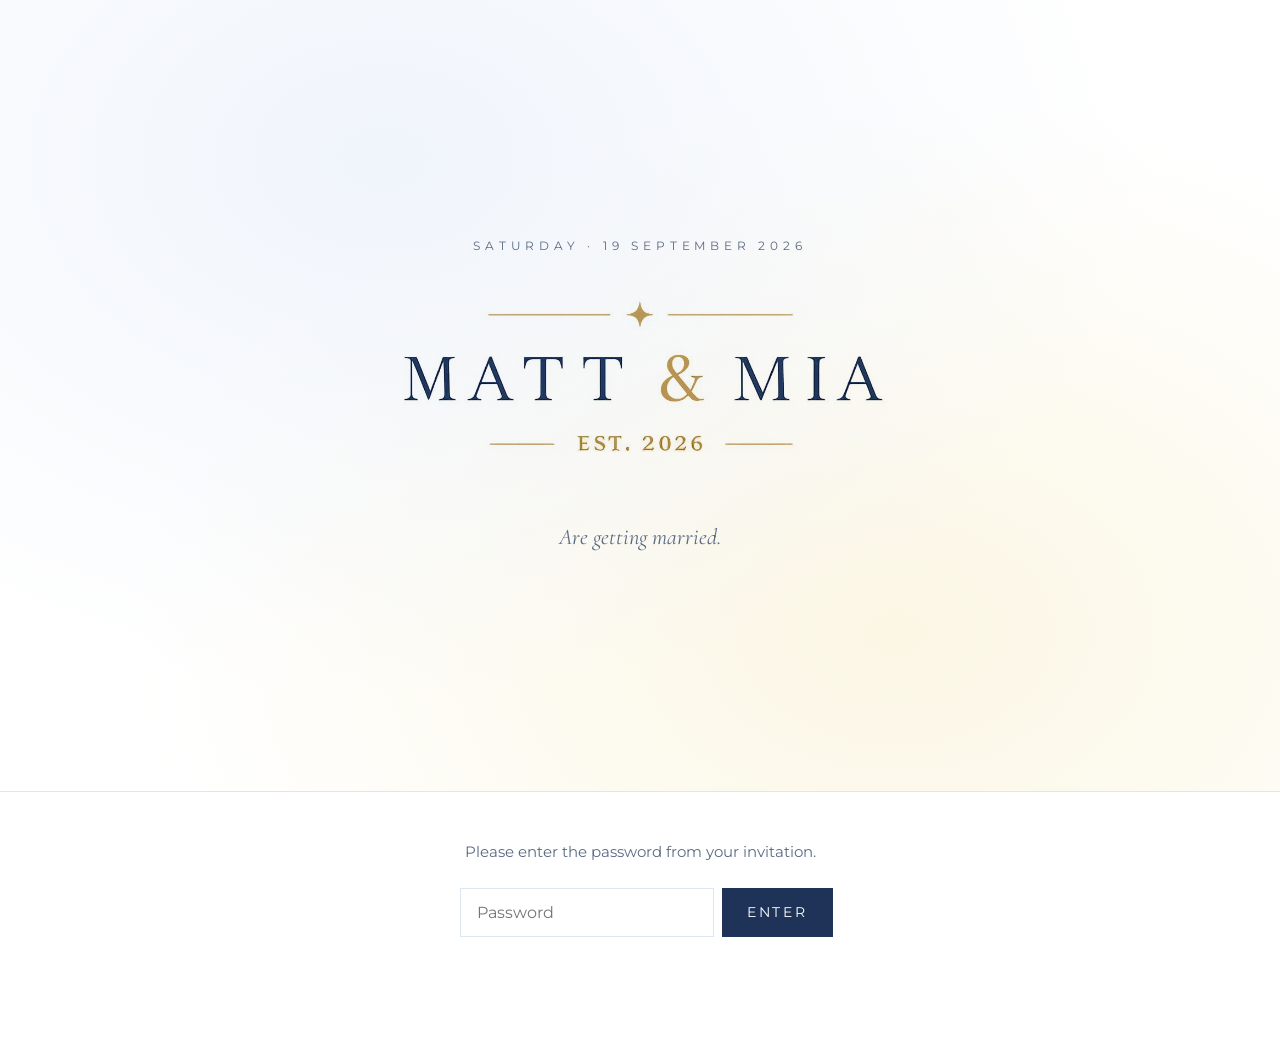
==== commit abebc3e8: "Use Matt & Mia artwork as logo Replace the CSS wordmark recreation with the supplied logo PNG across" ====
--- a/index.html
+++ b/index.html
@@ -17,19 +17,7 @@
     <header class="hero hero--gate">
         <div class="hero__inner">
             <p class="hero__date">Saturday · 19 September 2026</p>
-            <div class="wordmark" role="img" aria-label="Matt & Mia — Est. 2026">
-                <span class="wordmark__row" aria-hidden="true">
-                    <span class="wordmark__rule"></span>
-                    <span class="wordmark__star"></span>
-                    <span class="wordmark__rule"></span>
-                </span>
-                <span class="wordmark__names">MATT <span class="wordmark__amp">&amp;</span> MIA</span>
-                <span class="wordmark__row" aria-hidden="true">
-                    <span class="wordmark__rule"></span>
-                    <span class="wordmark__est">EST. 2026</span>
-                    <span class="wordmark__rule"></span>
-                </span>
-            </div>
+            <img class="hero__logo" src="logo.png" alt="Matt &amp; Mia — Est. 2026" width="1020" height="380">
             <p class="hero__location">Are getting married.</p>
         </div>
     </header>
--- a/styles.css
+++ b/styles.css
@@ -189,67 +189,8 @@
     margin: 0 auto;
     width: clamp(280px, 70vw, 560px);
     height: auto;
-}
-
-/* ───── Wordmark logo (CSS recreation of the printed mark) ───── */
-
-.wordmark {
-    display: flex;
-    flex-direction: column;
-    align-items: center;
-    gap: 0.34em;
-    width: fit-content;
-    max-width: 100%;
-    margin: 0 auto;
-    color: var(--ink);
-    font-size: clamp(1.7rem, 7.5vw, 4.4rem);
-    line-height: 1;
-}
-
-.wordmark__row {
-    display: flex;
-    align-items: center;
-    justify-content: center;
-    width: 100%;
-    gap: 0.55em;
-}
-
-.wordmark__rule {
-    flex: 1 1 auto;
-    height: 1px;
-    background: var(--accent);
-}
-
-.wordmark__star {
-    flex: 0 0 auto;
-    width: 0.22em;
-    height: 0.44em;
-    background: var(--accent);
-    clip-path: polygon(50% 0%, 58% 42%, 100% 50%, 58% 58%, 50% 100%, 42% 58%, 0% 50%, 42% 42%);
-}
-
-.wordmark__names {
-    font-family: var(--serif);
-    font-weight: 500;
-    letter-spacing: 0.14em;
-    text-indent: 0.14em;
-    white-space: nowrap;
-}
-
-.wordmark__amp {
-    color: var(--accent);
-    margin: 0 0.06em;
-}
-
-.wordmark__est {
-    flex: 0 0 auto;
-    font-family: var(--serif);
-    font-weight: 500;
-    font-size: 0.26em;
-    letter-spacing: 0.42em;
-    text-indent: 0.42em;
-    color: var(--accent);
-    white-space: nowrap;
+    /* artwork has a white background — multiply lets it sit cleanly on the gradient */
+    mix-blend-mode: multiply;
 }
 
 .hero__title {
